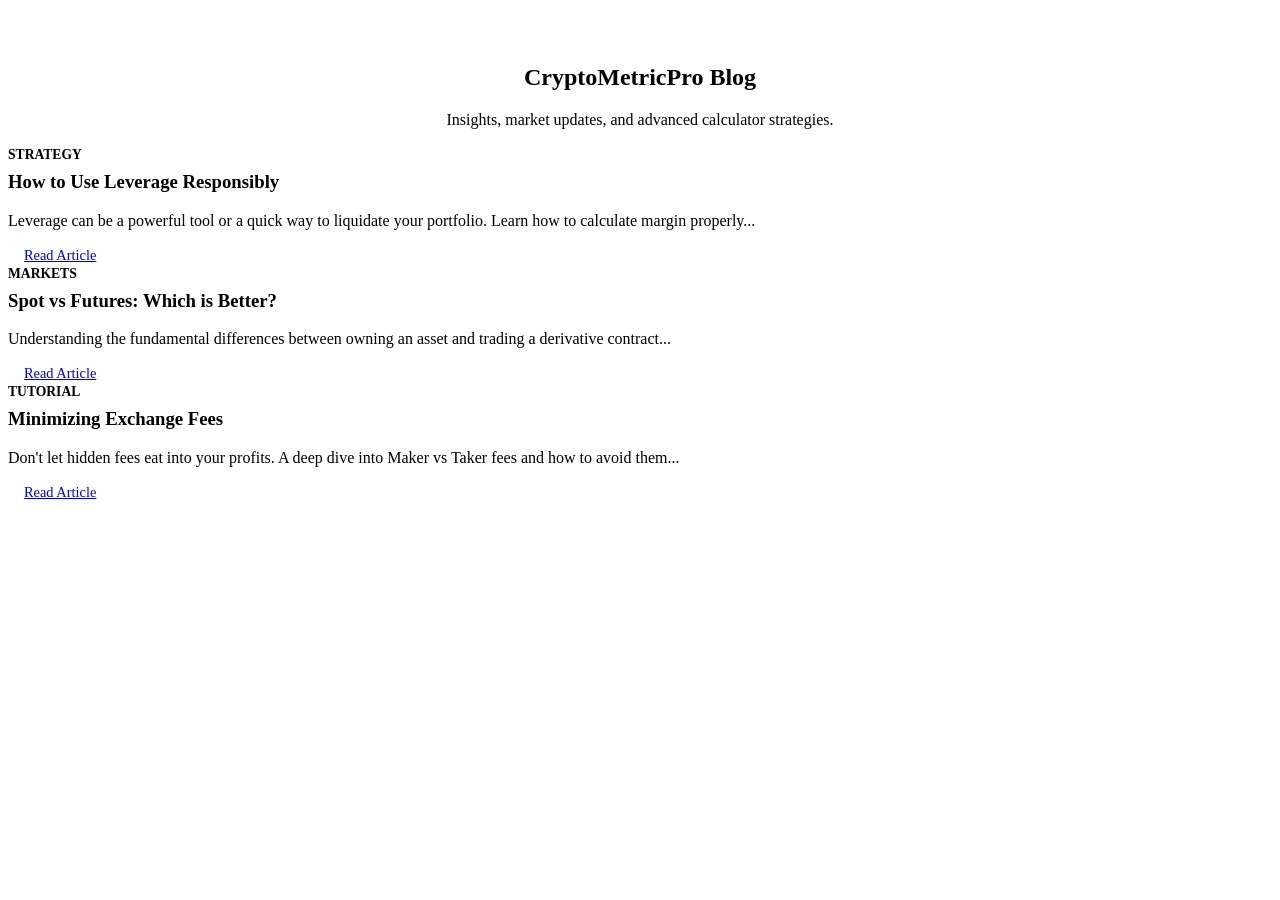
==== blog/index.html @ 155dba17 "Update index.html" ====
<!DOCTYPE html>
<html lang="en">
<head>
    <meta charset="UTF-8">
    <meta name="viewport" content="width=device-width, initial-scale=1.0">
    <title>Crypto Trading Blog | CryptoMetricPro</title>
    <link rel="stylesheet" href="../css/styles.css">
</head>
<body>
    <!-- INCLUDE NAVBAR HERE -->

    <main class="container">
        <section style="margin-top: 4rem; text-align: center;">
            <h2>CryptoMetricPro Blog</h2>
            <p style="color: var(--text-muted);">Insights, market updates, and advanced calculator strategies.</p>
        </section>

        <section class="grid-3">
            <!-- Blog Post 1 -->
            <div class="card">
                <span style="color: var(--primary); font-size: 0.85rem; font-weight: bold;">STRATEGY</span>
                <h3 style="margin-top: 0.5rem;">How to Use Leverage Responsibly</h3>
                <p>Leverage can be a powerful tool or a quick way to liquidate your portfolio. Learn how to calculate margin properly...</p>
                <a href="post.html" class="btn" style="padding: 0.5rem 1rem; font-size: 0.9rem;">Read Article</a>
            </div>
            
            <!-- Blog Post 2 -->
            <div class="card">
                <span style="color: var(--primary); font-size: 0.85rem; font-weight: bold;">MARKETS</span>
                <h3 style="margin-top: 0.5rem;">Spot vs Futures: Which is Better?</h3>
                <p>Understanding the fundamental differences between owning an asset and trading a derivative contract...</p>
                <a href="post.html" class="btn" style="padding: 0.5rem 1rem; font-size: 0.9rem;">Read Article</a>
            </div>

            <!-- Blog Post 3 -->
            <div class="card">
                <span style="color: var(--primary); font-size: 0.85rem; font-weight: bold;">TUTORIAL</span>
                <h3 style="margin-top: 0.5rem;">Minimizing Exchange Fees</h3>
                <p>Don't let hidden fees eat into your profits. A deep dive into Maker vs Taker fees and how to avoid them...</p>
                <a href="post.html" class="btn" style="padding: 0.5rem 1rem; font-size: 0.9rem;">Read Article</a>
            </div>
        </section>
    </main>

    <!-- INCLUDE FOOTER HERE -->
    <script src="../js/main.js"></script>
</body>
</html>
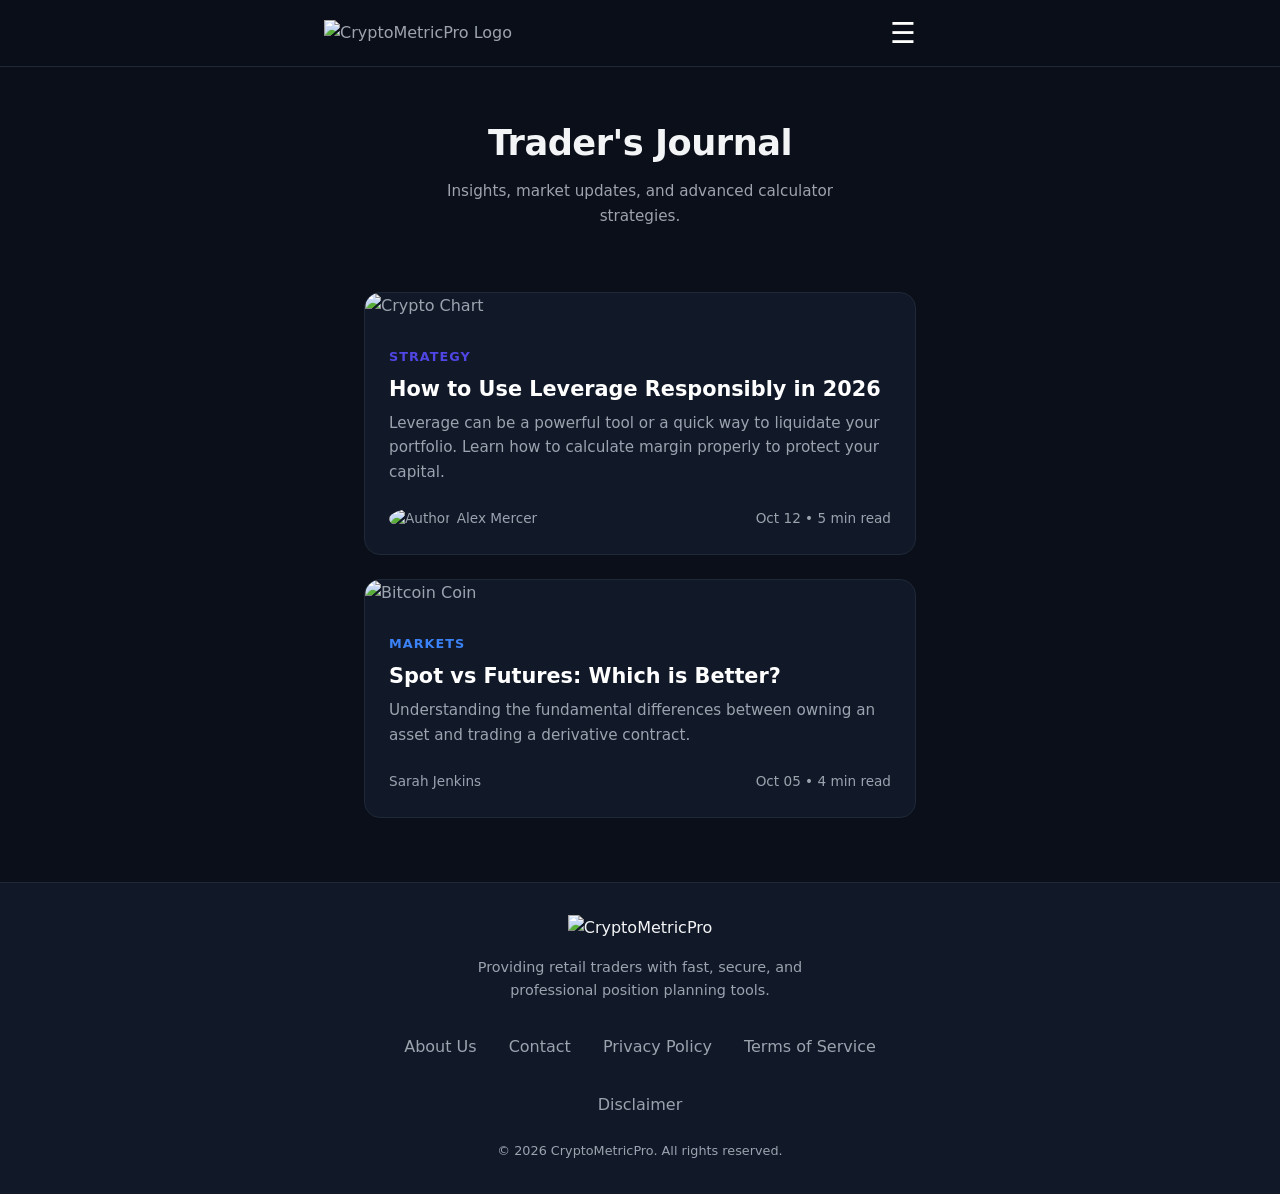
==== commit f9c89c3c: "Update index.html" ====
--- a/blog/index.html
+++ b/blog/index.html
@@ -3,46 +3,90 @@
 <head>
     <meta charset="UTF-8">
     <meta name="viewport" content="width=device-width, initial-scale=1.0">
-    <title>Crypto Trading Blog | CryptoMetricPro</title>
+    <title>Trading Blog | CryptoMetricPro</title>
     <link rel="stylesheet" href="../css/styles.css">
 </head>
 <body>
-    <!-- INCLUDE NAVBAR HERE -->
+
+    <!-- MODERN APP NAVBAR -->
+    <nav class="navbar modern-nav">
+        <div class="container nav-container">
+            <a href="../index.html" class="brand-logo">
+                <img src="../logo.png" alt="CryptoMetricPro Logo" class="custom-logo">
+            </a>
+            <button class="mobile-menu-btn" id="menu-toggle">☰</button>
+        </div>
+    </nav>
+
+    <!-- FULL MODERN SIDE DRAWER MENU -->
+    <div class="menu-overlay" id="menu-overlay"></div>
+    <div class="side-drawer" id="side-drawer">
+        <div class="drawer-header">
+            <a href="../index.html" class="brand-logo">
+                <img src="../logo.png" alt="CryptoMetricPro" class="custom-logo">
+            </a>
+            <button class="close-btn" id="menu-close">✕</button>
+        </div>
+        <ul class="drawer-links">
+            <li><a href="../index.html">Calculators Home</a></li>
+            <li><a href="index.html" class="active-link">Blog & News</a></li>
+            <li><a href="../learn/index.html">Education Hub</a></li>
+            <li><a href="../contact.html">Contact Support</a></li>
+        </ul>
+    </div>
 
     <main class="container">
-        <section style="margin-top: 4rem; text-align: center;">
-            <h2>CryptoMetricPro Blog</h2>
-            <p style="color: var(--text-muted);">Insights, market updates, and advanced calculator strategies.</p>
+        <!-- BLOG HERO -->
+        <section class="hero text-center" style="padding-bottom: 1rem;">
+            <h1 class="hero-title">Trader's Journal</h1>
+            <p class="hero-subtitle" style="margin-bottom: 2rem;">Insights, market updates, and advanced calculator strategies.</p>
         </section>
 
-        <section class="grid-3">
-            <!-- Blog Post 1 -->
-            <div class="card">
-                <span style="color: var(--primary); font-size: 0.85rem; font-weight: bold;">STRATEGY</span>
-                <h3 style="margin-top: 0.5rem;">How to Use Leverage Responsibly</h3>
-                <p>Leverage can be a powerful tool or a quick way to liquidate your portfolio. Learn how to calculate margin properly...</p>
-                <a href="post.html" class="btn" style="padding: 0.5rem 1rem; font-size: 0.9rem;">Read Article</a>
-            </div>
-            
-            <!-- Blog Post 2 -->
-            <div class="card">
-                <span style="color: var(--primary); font-size: 0.85rem; font-weight: bold;">MARKETS</span>
-                <h3 style="margin-top: 0.5rem;">Spot vs Futures: Which is Better?</h3>
-                <p>Understanding the fundamental differences between owning an asset and trading a derivative contract...</p>
-                <a href="post.html" class="btn" style="padding: 0.5rem 1rem; font-size: 0.9rem;">Read Article</a>
-            </div>
-
-            <!-- Blog Post 3 -->
-            <div class="card">
-                <span style="color: var(--primary); font-size: 0.85rem; font-weight: bold;">TUTORIAL</span>
-                <h3 style="margin-top: 0.5rem;">Minimizing Exchange Fees</h3>
-                <p>Don't let hidden fees eat into your profits. A deep dive into Maker vs Taker fees and how to avoid them...</p>
-                <a href="post.html" class="btn" style="padding: 0.5rem 1rem; font-size: 0.9rem;">Read Article</a>
-            </div>
-        </section>
+        <!-- BLOG GRID -->
+        <div class="blog-grid" style="margin-bottom: 4rem;">
+            <a href="post.html" class="blog-card featured-post">
+                <img src="https://images.unsplash.com/photo-1621416894569-0f39ed31d247?ixlib=rb-1.2.1&auto=format&fit=crop&w=800&q=80" alt="Crypto Chart" class="blog-img">
+                <div class="blog-content">
+                    <span class="blog-tag">Strategy</span>
+                    <h2 class="blog-title">How to Use Leverage Responsibly in 2026</h2>
+                    <p class="blog-desc">Leverage can be a powerful tool or a quick way to liquidate your portfolio. Learn how to calculate margin properly to protect your capital.</p>
+                    <div class="blog-meta">
+                        <div><img src="https://i.pravatar.cc/100?img=33" alt="Author" class="author-avatar"><span>Alex Mercer</span></div>
+                        <span>Oct 12 • 5 min read</span>
+                    </div>
+                </div>
+            </a>
+            <a href="post.html" class="blog-card">
+                <img src="https://images.unsplash.com/photo-1622630998477-20b41cd0e073?ixlib=rb-1.2.1&auto=format&fit=crop&w=800&q=80" alt="Bitcoin Coin" class="blog-img">
+                <div class="blog-content">
+                    <span class="blog-tag" style="color: #3B82F6;">Markets</span>
+                    <h2 class="blog-title">Spot vs Futures: Which is Better?</h2>
+                    <p class="blog-desc">Understanding the fundamental differences between owning an asset and trading a derivative contract.</p>
+                    <div class="blog-meta"><span>Sarah Jenkins</span><span>Oct 05 • 4 min read</span></div>
+                </div>
+            </a>
+        </div>
     </main>
 
-    <!-- INCLUDE FOOTER HERE -->
+    <!-- FOOTER WITH CUSTOM LOGO -->
+    <footer class="site-footer">
+        <div class="container text-center">
+            <div style="margin-bottom: 1rem; display: flex; justify-content: center;">
+                <img src="../logo.png" alt="CryptoMetricPro" style="max-height: 50px; width: auto; object-fit: contain;">
+            </div>
+            <p style="color: var(--text-muted); font-size: 0.9rem; margin-bottom: 2rem; max-width: 400px; margin-left: auto; margin-right: auto;">Providing retail traders with fast, secure, and professional position planning tools.</p>
+            
+            <div class="footer-links" style="display: flex; justify-content: center; gap: 2rem; flex-wrap: wrap; margin-bottom: 1.5rem;">
+                <a href="../about.html" style="font-weight: 500;">About Us</a>
+                <a href="../contact.html" style="font-weight: 500;">Contact</a>
+                <a href="../privacy.html" style="font-weight: 500;">Privacy Policy</a>
+                <a href="../terms.html" style="font-weight: 500;">Terms of Service</a>
+                <a href="../disclaimer.html" style="font-weight: 500;">Disclaimer</a>
+            </div>
+            <p style="color: var(--text-muted); font-size: 0.8rem;">&copy; 2026 CryptoMetricPro. All rights reserved.</p>
+        </div>
+    </footer>
+
     <script src="../js/main.js"></script>
 </body>
 </html>
--- a/css/styles.css
+++ b/css/styles.css
@@ -0,0 +1,205 @@
+:root {
+  --bg-color: #0B0F19; --card-bg: #111827; --card-border: #1F2937;
+  --input-bg: #090C15;
+  --primary: #4F46E5; --accent: #10B981; --accent-loss: #EF4444;
+  --text-main: #F3F4F6; --text-muted: #9CA3AF;
+  --font-base: 'Inter', system-ui, sans-serif;
+}
+
+* { margin: 0; padding: 0; box-sizing: border-box; font-family: var(--font-base); }
+body { background-color: var(--bg-color); color: var(--text-main); line-height: 1.6; display: flex; flex-direction: column; min-height: 100vh; overflow-x: hidden; }
+a { text-decoration: none; color: var(--text-muted); transition: 0.3s; }
+a:hover { color: var(--accent); }
+.container { max-width: 600px; margin: 0 auto; padding: 0 1.5rem; width: 100%; }
+.text-center { text-align: center; }
+
+/* Navbar Layout */
+.navbar { background: rgba(11,15,25,0.95); border-bottom: 1px solid var(--card-border); padding: 1rem 0; position: sticky; top: 0; z-index: 50; backdrop-filter: blur(10px); }
+.nav-container { display: flex; justify-content: space-between; align-items: center; }
+.logo-box { background: var(--accent); color: #fff; font-weight: 900; padding: 0.4rem 0.6rem; border-radius: 0.4rem; font-size: 0.9rem; letter-spacing: 1px; display: inline-block;}
+.nav-title { font-size: 1.3rem; font-weight: 800; color: #fff; }
+.nav-title span { color: var(--accent); }
+.mobile-menu-btn { color: white; background: none; border: none; font-size: 1.8rem; cursor: pointer; }
+
+/* ======== UPGRADED SIDE DRAWER MENU ======== */
+.menu-overlay { 
+    position: fixed; top: 0; left: 0; width: 100%; height: 100%; 
+    background: rgba(0,0,0,0.6); 
+    backdrop-filter: blur(5px); /* Premium glass blur effect */
+    z-index: 99; opacity: 0; visibility: hidden; 
+    transition: all 0.4s ease; 
+}
+.menu-overlay.active { opacity: 1; visibility: visible; }
+
+.side-drawer { 
+    position: fixed; top: 0; right: -100%; 
+    width: 75%; max-width: 320px; height: 100vh; 
+    background: #090C15; /* Darker, sleeker menu background */
+    border-left: 1px solid var(--card-border);
+    z-index: 100; 
+    /* Extremely smooth native-app slide animation */
+    transition: right 0.4s cubic-bezier(0.25, 1, 0.5, 1); 
+    box-shadow: -10px 0 30px rgba(0,0,0,0.8); 
+    display: flex; flex-direction: column; 
+}
+.side-drawer.active { right: 0; }
+
+.drawer-header { 
+    display: flex; justify-content: space-between; align-items: center; 
+    padding: 1.5rem; 
+    border-bottom: 1px solid rgba(255,255,255,0.05); 
+}
+.close-btn { 
+    background: none; border: none; color: #9CA3AF; 
+    font-size: 1.8rem; cursor: pointer; 
+    transition: transform 0.3s, color 0.3s; 
+}
+.close-btn:hover { color: #fff; transform: rotate(90deg); }
+
+.drawer-links { 
+    list-style: none; padding: 2rem 1.5rem; 
+    display: flex; flex-direction: column; gap: 1.5rem; 
+}
+.drawer-links li a { 
+    font-size: 1.15rem; color: #9CA3AF; font-weight: 500; 
+    display: block; 
+    transition: all 0.3s ease; /* Smooth hover transition */
+}
+/* Links slide to the right and turn white when touched/hovered */
+.drawer-links li a:hover { color: #fff; transform: translateX(10px); }
+.drawer-links li a.active-link { color: var(--accent); font-weight: 700; }
+
+/* Hero */
+.hero { padding: 3rem 0 1rem; display: flex; flex-direction: column; align-items: center; justify-content: center; }
+.hero-title { font-size: 2.2rem; font-weight: 800; margin-bottom: 0.5rem; letter-spacing: -0.5px; }
+.hero-subtitle { color: var(--text-muted); font-size: 0.95rem; max-width: 400px; text-align: center; }
+
+/* Capsule Navigation */
+.capsule-nav { display: flex; background: var(--card-bg); border-radius: 2rem; padding: 0.4rem; justify-content: space-between; margin: 2rem auto; border: 1px solid var(--card-border); }
+.tab-btn { flex: 1; background: transparent; border: 1px solid transparent; color: var(--text-muted); padding: 0.6rem 0; border-radius: 1.5rem; cursor: pointer; font-weight: 600; font-size: 0.9rem; transition: 0.3s; }
+.tab-btn.active { background: rgba(16, 185, 129, 0.1); border: 1px solid var(--accent); color: var(--accent); }
+
+/* Header & Dropdown */
+.calc-global-header { margin-top: 2rem; margin-bottom: 1.5rem; }
+.page-section-title { font-size: 1.4rem; color: #fff; margin-bottom: 1rem; }
+.currency-dropdown-wrapper { margin-bottom: 1.5rem; }
+.currency-select-inline { background: transparent; color: var(--text-main); border: 1px solid var(--card-border); padding: 0.5rem 1rem; border-radius: 0.5rem; outline: none; font-size: 0.9rem; cursor: pointer; }
+.section-divider { border: 0; border-top: 1px solid var(--card-border); margin-bottom: 1.5rem; }
+
+/* Tooltips */
+.tooltip { display: inline-block; background: #374151; color: #fff; border-radius: 50%; width: 15px; height: 15px; text-align: center; font-size: 10px; line-height: 15px; cursor: help; margin-left: 5px; position: relative; }
+.tooltip:hover::after { content: attr(data-tooltip); position: absolute; bottom: 130%; left: 50%; transform: translateX(-50%); background: #1F2937; color: #fff; padding: 6px 10px; border-radius: 6px; white-space: nowrap; font-size: 12px; z-index: 10; border: 1px solid var(--accent); }
+
+/* Toggle Switch */
+.toggle-switch { display: flex; background: var(--bg-color); border-radius: 0.5rem; border: 1px solid var(--card-border); overflow: hidden; margin: 1rem 1.5rem; }
+.toggle-switch input { display: none; }
+.toggle-switch label { flex: 1; text-align: center; padding: 0.6rem; cursor: pointer; color: var(--text-muted); font-size: 0.9rem; font-weight: 600; transition: 0.3s; }
+.toggle-switch input:checked + label[for="pos-long"] { background: var(--accent); color: #fff; }
+.toggle-switch input:checked + label[for="pos-short"] { background: var(--accent-loss); color: #fff; }
+
+/* Calculators Inputs */
+.calc-card-modern { background: var(--card-bg); border: 1px solid var(--card-border); border-radius: 1rem; overflow: hidden; animation: fadeIn 0.4s ease; }
+.tab-content { display: none; }
+.tab-content.active { display: block; }
+.input-block { padding: 0.8rem 1.5rem; }
+.input-block label { display: block; font-size: 0.85rem; color: var(--text-muted); margin-bottom: 0.4rem; font-weight: 500;}
+.input-wrapper { display: flex; align-items: center; background: var(--input-bg); border: 1px solid var(--card-border); border-radius: 0.5rem; padding: 0.8rem 1rem; transition: 0.2s; }
+.input-wrapper:focus-within { border-color: var(--accent); }
+.input-wrapper input { flex: 1; background: transparent; border: none; color: #fff; font-size: 1rem; outline: none; width: 100%; }
+.currency-label { color: var(--text-muted); font-size: 0.85rem; font-weight: 600; }
+
+/* Calculator Results */
+.result-block-modern { background: rgba(11,15,25,0.6); border-top: 1px solid var(--card-border); text-align: center; padding: 2rem 1.5rem; margin-top: 1rem; }
+.result-label { color: var(--text-muted); font-size: 0.9rem; margin-bottom: 0.5rem; }
+.result-main { font-size: 2.5rem; font-weight: bold; color: var(--accent); line-height: 1; transition: color 0.3s; }
+.result-main.loss { color: var(--accent-loss); }
+.result-grid { display: grid; grid-template-columns: 1fr 1fr; gap: 1rem; margin-top: 1.5rem; background: var(--bg-color); padding: 1rem; border-radius: 0.5rem; border: 1px solid var(--card-border); }
+.result-sub { font-size: 0.85rem; color: var(--text-muted); display: flex; flex-direction: column; gap: 0.2rem; }
+
+/* Affiliate Cards */
+.affiliate-card { background: var(--card-bg); border: 1px solid var(--card-border); border-radius: 1rem; padding: 1.5rem; text-align: center; margin-bottom: 1rem; }
+.affiliate-card h3 { display: flex; align-items: center; justify-content: center; gap: 0.5rem; font-size: 1.2rem; color: #fff; }
+.bonus-text { color: var(--accent); font-weight: bold; margin: 0.8rem 0 1.2rem; font-size: 0.9rem; }
+.btn-outline-green { display: inline-block; border: 1px solid var(--accent); color: var(--accent); padding: 0.6rem 1.5rem; border-radius: 0.5rem; font-weight: 600; }
+
+/* ======== NEW BLOG CSS ======== */
+.blog-grid { display: grid; grid-template-columns: 1fr; gap: 1.5rem; margin-top: 1rem; }
+.blog-card { background: var(--card-bg); border: 1px solid var(--card-border); border-radius: 1rem; overflow: hidden; display: block; transition: transform 0.2s, border-color 0.2s; }
+.blog-card:hover { transform: translateY(-5px); border-color: var(--primary); }
+.blog-img { width: 100%; height: 180px; object-fit: cover; }
+.blog-content { padding: 1.5rem; }
+.blog-tag { color: var(--primary); font-size: 0.8rem; font-weight: bold; text-transform: uppercase; letter-spacing: 1px; }
+.blog-title { font-size: 1.3rem; margin: 0.5rem 0; color: #fff; line-height: 1.3; }
+.blog-desc { color: var(--text-muted); font-size: 0.95rem; margin-bottom: 1.5rem; }
+.blog-meta { display: flex; align-items: center; justify-content: space-between; font-size: 0.85rem; color: var(--text-muted); }
+.author-avatar { width: 26px; height: 26px; border-radius: 50%; vertical-align: middle; margin-right: 6px; }
+
+/* Single Article CSS */
+.article-container { max-width: 650px; margin: 2rem auto; padding: 0 1.5rem; }
+.article-title { font-size: 2.2rem; font-weight: 800; line-height: 1.2; margin-top: 1.5rem; color: #fff; letter-spacing: -0.5px; }
+.article-author-row { display: flex; align-items: center; gap: 12px; margin: 1.5rem 0; }
+.article-author-row img { width: 44px; height: 44px; border-radius: 50%; }
+.article-author-row strong { display: block; color: #fff; font-size: 1rem; }
+.article-author-row span { color: var(--text-muted); font-size: 0.85rem; }
+.article-hero-img { width: 100%; height: auto; border-radius: 1rem; margin: 1.5rem 0 2.5rem; object-fit: cover; }
+.article-body { font-size: 1.1rem; color: var(--text-main); line-height: 1.8; }
+.article-body h2 { font-size: 1.6rem; color: #fff; margin: 2.5rem 0 1rem; }
+.article-body p { margin-bottom: 1.5rem; color: #d1d5db; }
+.article-body blockquote { border-left: 4px solid var(--accent); color: #fff; font-style: italic; margin: 2rem 0; padding: 1.5rem; background: rgba(16, 185, 129, 0.1); border-radius: 0 0.5rem 0.5rem 0; font-size: 1.15rem; }
+
+.site-footer { background: var(--card-bg); padding: 2rem 0; border-top: 1px solid var(--card-border); margin-top: auto; }
+
+@keyframes fadeIn { from { opacity: 0; transform: translateY(10px); } to { opacity: 1; transform: translateY(0); } }
+/* ======== NEW EDUCATION SECTION CSS ======== */
+.edu-grid { 
+    display: grid; 
+    grid-template-columns: repeat(auto-fit, minmax(250px, 1fr)); 
+    gap: 1.2rem; 
+}
+.edu-card { 
+    background: var(--card-bg); 
+    border: 1px solid var(--card-border); 
+    padding: 1.5rem; 
+    border-radius: 1rem; 
+    transition: transform 0.2s, border-color 0.2s; 
+    display: block; 
+}
+.edu-card:hover { 
+    border-color: var(--accent); 
+    transform: translateY(-4px); 
+}
+.edu-tag { 
+    font-size: 0.75rem; 
+    color: var(--accent); 
+    font-weight: 800; 
+    text-transform: uppercase; 
+    letter-spacing: 1px; 
+    margin-bottom: 0.5rem; 
+    display: block; 
+}
+.edu-card h3 { 
+    color: #fff; 
+    font-size: 1.15rem; 
+    margin-bottom: 0.5rem; 
+    line-height: 1.3; 
+}
+.edu-card p { 
+    color: var(--text-muted); 
+    font-size: 0.85rem; 
+    line-height: 1.5; 
+}
+/* ======== CONTACT FORM TEXTAREA ======== */
+.modern-textarea { width: 100%; background: transparent; border: none; color: #fff; font-size: 1rem; outline: none; resize: vertical; min-height: 120px; font-family: var(--font-base); }
+.modern-textarea::placeholder { color: #9CA3AF; }
+/* ======== CUSTOM LOGO SIZING ======== */
+.brand-logo { 
+    display: flex; 
+    align-items: center; 
+    text-decoration: none; 
+    margin-left: -40px; /* <-- This physically pulls it to the left! */
+}
+.custom-logo { 
+    max-height: 80px; 
+    width: auto; 
+    object-fit: contain; 
+}
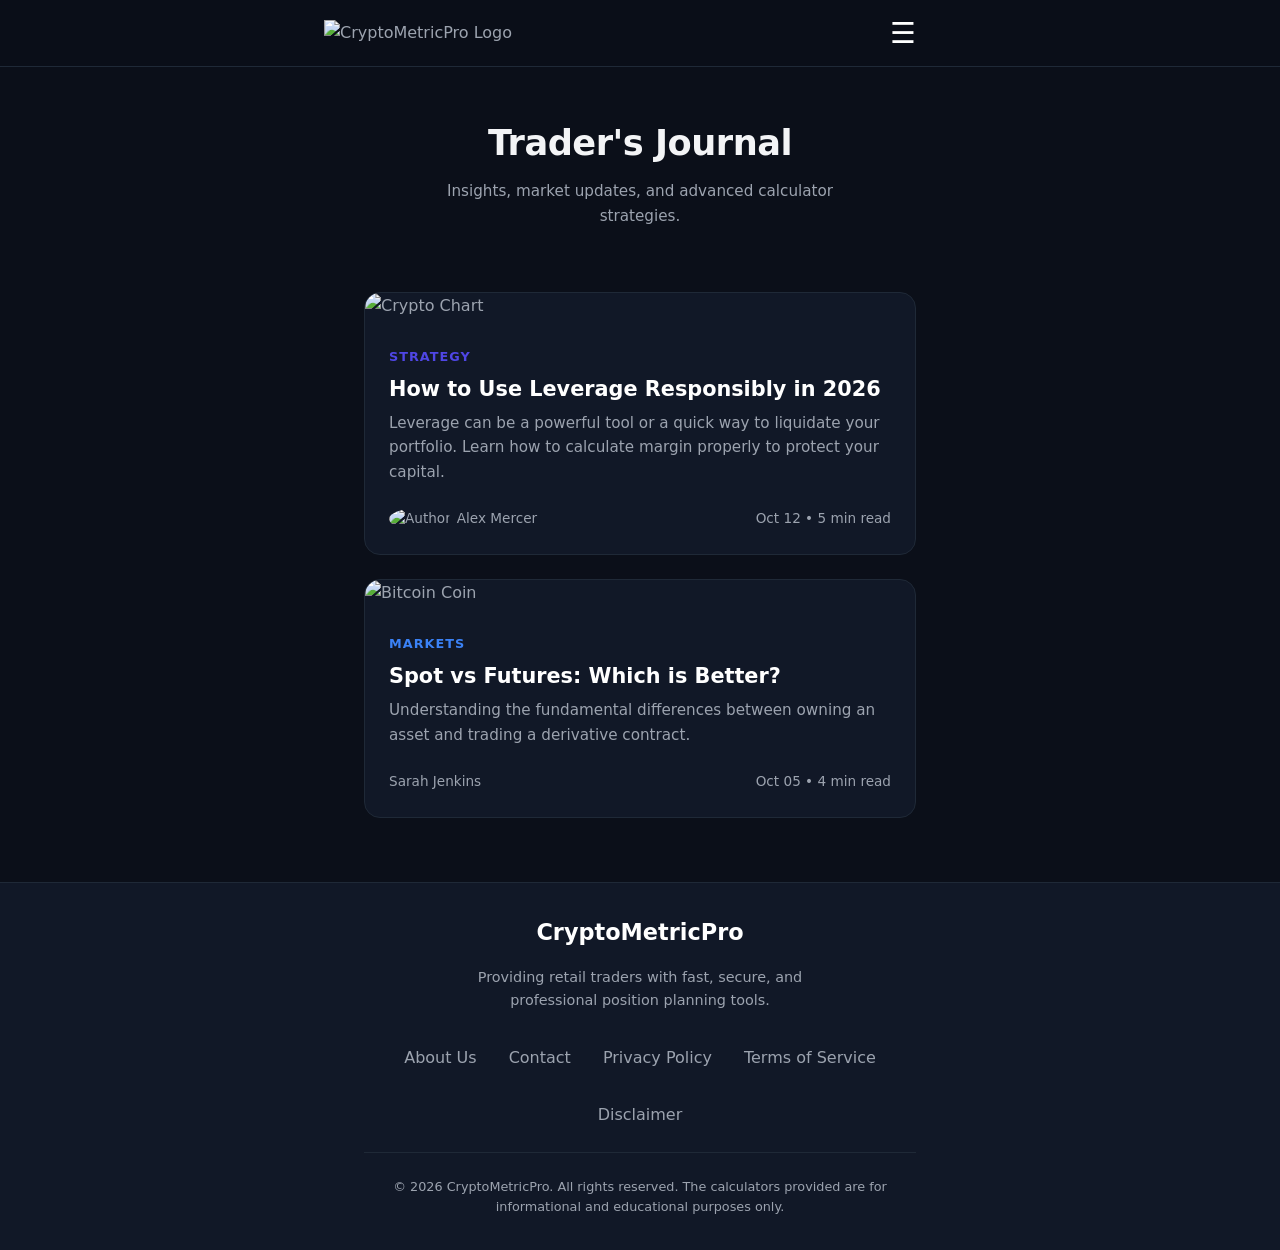
==== commit 90dd0dfb: "Update index.html" ====
--- a/blog/index.html
+++ b/blog/index.html
@@ -68,12 +68,10 @@
         </div>
     </main>
 
-    <!-- FOOTER WITH CUSTOM LOGO -->
+    <!-- FULL RESTORED FOOTER -->
     <footer class="site-footer">
         <div class="container text-center">
-            <div style="margin-bottom: 1rem; display: flex; justify-content: center;">
-                <img src="../logo.png" alt="CryptoMetricPro" style="max-height: 50px; width: auto; object-fit: contain;">
-            </div>
+            <h3 style="color: #fff; margin-bottom: 1rem; font-size: 1.4rem;">CryptoMetricPro</h3>
             <p style="color: var(--text-muted); font-size: 0.9rem; margin-bottom: 2rem; max-width: 400px; margin-left: auto; margin-right: auto;">Providing retail traders with fast, secure, and professional position planning tools.</p>
             
             <div class="footer-links" style="display: flex; justify-content: center; gap: 2rem; flex-wrap: wrap; margin-bottom: 1.5rem;">
@@ -83,7 +81,10 @@
                 <a href="../terms.html" style="font-weight: 500;">Terms of Service</a>
                 <a href="../disclaimer.html" style="font-weight: 500;">Disclaimer</a>
             </div>
-            <p style="color: var(--text-muted); font-size: 0.8rem;">&copy; 2026 CryptoMetricPro. All rights reserved.</p>
+            
+            <div style="border-top: 1px solid var(--card-border); padding-top: 1.5rem; margin-top: 1.5rem;">
+                <p style="color: var(--text-muted); font-size: 0.8rem;">&copy; 2026 CryptoMetricPro. All rights reserved. The calculators provided are for informational and educational purposes only.</p>
+            </div>
         </div>
     </footer>
 
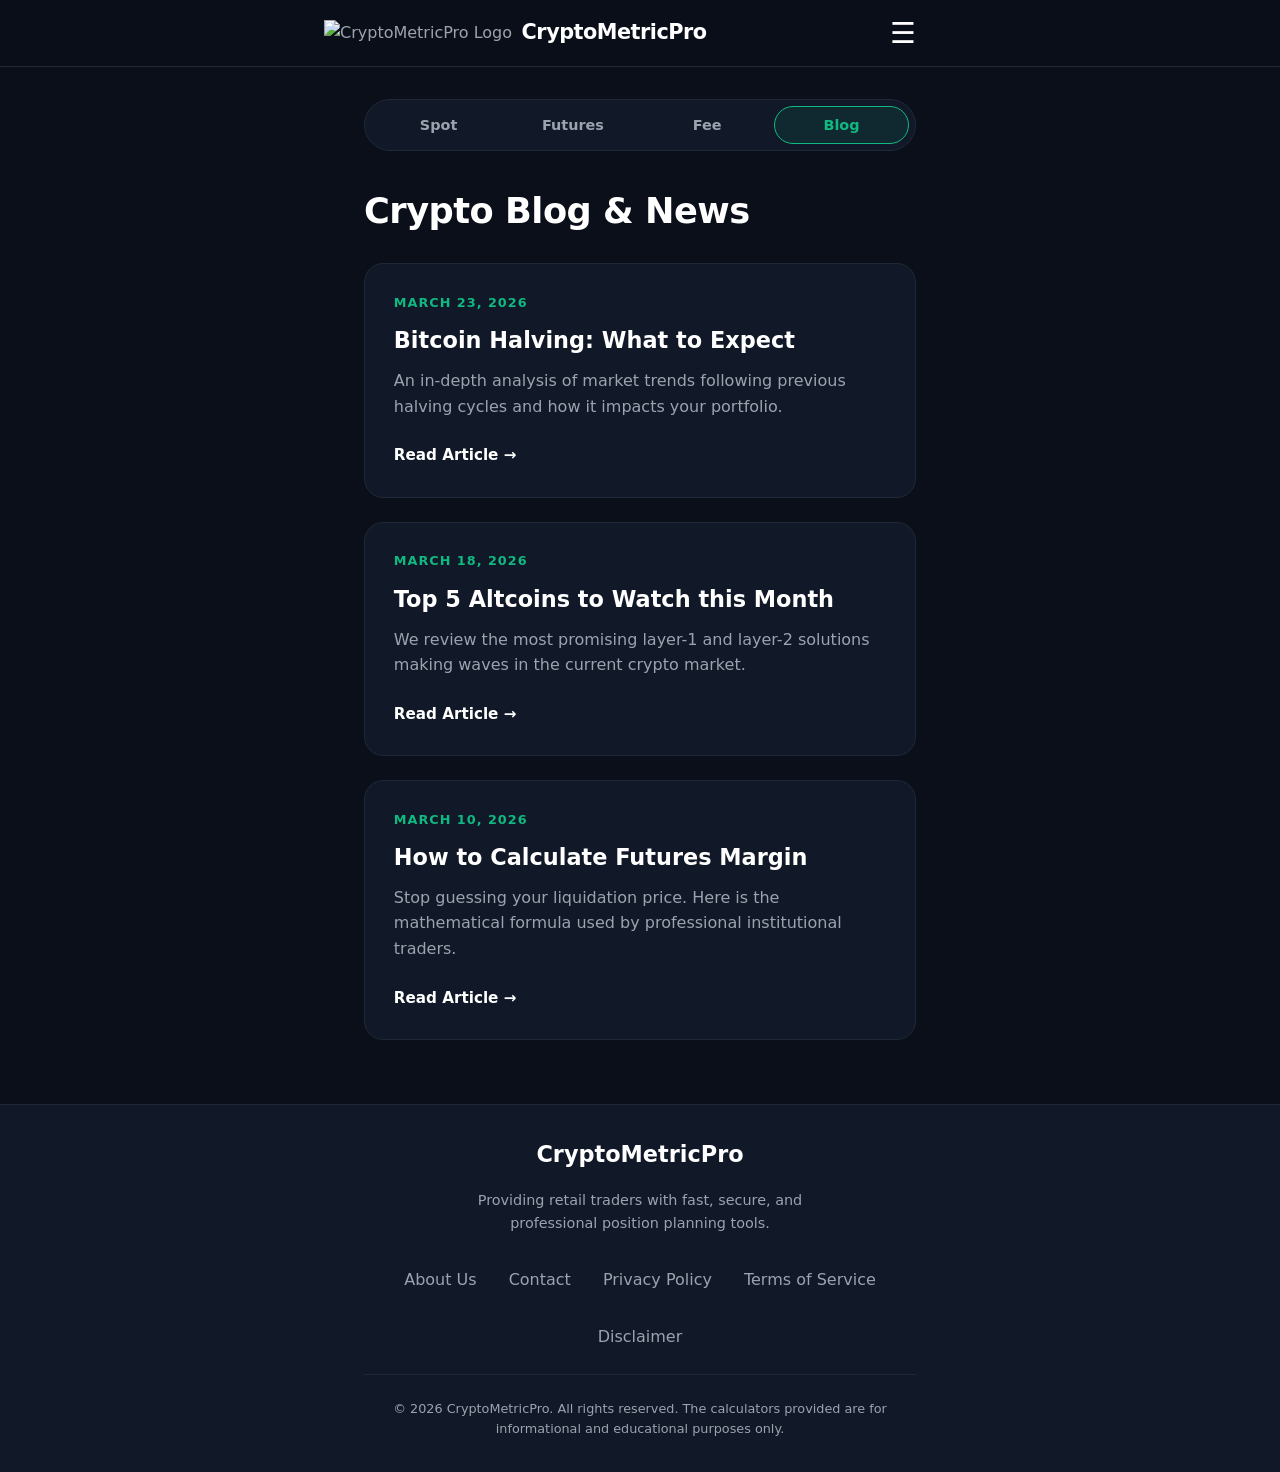
==== commit 3b703b78: "Update index.html" ====
--- a/blog/index.html
+++ b/blog/index.html
@@ -3,7 +3,7 @@
 <head>
     <meta charset="UTF-8">
     <meta name="viewport" content="width=device-width, initial-scale=1.0">
-    <title>Trading Blog | CryptoMetricPro</title>
+    <title>Crypto Blog & News | CryptoMetricPro</title>
     <link rel="stylesheet" href="../css/styles.css">
 </head>
 <body>
@@ -11,60 +11,75 @@
     <!-- MODERN APP NAVBAR -->
     <nav class="navbar modern-nav">
         <div class="container nav-container">
+            <!-- FAR LEFT: LOGO & TEXT -->
             <a href="../index.html" class="brand-logo">
                 <img src="../logo.png" alt="CryptoMetricPro Logo" class="custom-logo">
+                <span class="brand-name">CryptoMetric<span class="pro-text">Pro</span></span>
             </a>
+            
+            <!-- FAR RIGHT: MENU BUTTON -->
             <button class="mobile-menu-btn" id="menu-toggle">☰</button>
         </div>
     </nav>
 
-    <!-- FULL MODERN SIDE DRAWER MENU -->
+    <!-- MODERN SIDE DRAWER MENU -->
     <div class="menu-overlay" id="menu-overlay"></div>
     <div class="side-drawer" id="side-drawer">
         <div class="drawer-header">
             <a href="../index.html" class="brand-logo">
                 <img src="../logo.png" alt="CryptoMetricPro" class="custom-logo">
+                <span class="brand-name">CryptoMetric<span class="pro-text">Pro</span></span>
             </a>
             <button class="close-btn" id="menu-close">✕</button>
         </div>
         <ul class="drawer-links">
             <li><a href="../index.html">Calculators Home</a></li>
-            <li><a href="index.html" class="active-link">Blog & News</a></li>
-            <li><a href="../learn/index.html">Education Hub</a></li>
+            <li><a href="../blog/index.html">Blog & News</a></li>
+            <li><a href="index.html">Education Hub</a></li>
             <li><a href="../contact.html">Contact Support</a></li>
         </ul>
     </div>
 
     <main class="container">
-        <!-- BLOG HERO -->
-        <section class="hero text-center" style="padding-bottom: 1rem;">
-            <h1 class="hero-title">Trader's Journal</h1>
-            <p class="hero-subtitle" style="margin-bottom: 2rem;">Insights, market updates, and advanced calculator strategies.</p>
-        </section>
+        
+        <!-- CAPSULE NAVIGATION (Added to Blog page for seamless app feel) -->
+        <div class="capsule-nav" style="margin-top: 2rem;">
+            <button class="tab-btn" onclick="window.location.href='../index.html'">Spot</button>
+            <button class="tab-btn" onclick="window.location.href='../index.html'">Futures</button>
+            <button class="tab-btn" onclick="window.location.href='../index.html'">Fee</button>
+            <button class="tab-btn active">Blog</button>
+        </div>
 
-        <!-- BLOG GRID -->
-        <div class="blog-grid" style="margin-bottom: 4rem;">
-            <a href="post.html" class="blog-card featured-post">
-                <img src="https://images.unsplash.com/photo-1621416894569-0f39ed31d247?ixlib=rb-1.2.1&auto=format&fit=crop&w=800&q=80" alt="Crypto Chart" class="blog-img">
-                <div class="blog-content">
-                    <span class="blog-tag">Strategy</span>
-                    <h2 class="blog-title">How to Use Leverage Responsibly in 2026</h2>
-                    <p class="blog-desc">Leverage can be a powerful tool or a quick way to liquidate your portfolio. Learn how to calculate margin properly to protect your capital.</p>
-                    <div class="blog-meta">
-                        <div><img src="https://i.pravatar.cc/100?img=33" alt="Author" class="author-avatar"><span>Alex Mercer</span></div>
-                        <span>Oct 12 • 5 min read</span>
-                    </div>
-                </div>
+        <!-- NEW LEFT-ALIGNED TITLE -->
+        <h1 style="font-size: 2.2rem; font-weight: 800; color: #fff; margin: 2rem 0 1.5rem; letter-spacing: -0.5px;">Crypto Blog & News</h1>
+
+        <!-- NEW MINIMALIST BLOG LIST -->
+        <div class="blog-list-minimal">
+            
+            <!-- ARTICLE 1 -->
+            <a href="post.html" class="blog-card-minimal">
+                <div class="blog-date">MARCH 23, 2026</div>
+                <h2 class="blog-title-minimal">Bitcoin Halving: What to Expect</h2>
+                <p class="blog-excerpt">An in-depth analysis of market trends following previous halving cycles and how it impacts your portfolio.</p>
+                <div class="read-more">Read Article &rarr;</div>
             </a>
-            <a href="post.html" class="blog-card">
-                <img src="https://images.unsplash.com/photo-1622630998477-20b41cd0e073?ixlib=rb-1.2.1&auto=format&fit=crop&w=800&q=80" alt="Bitcoin Coin" class="blog-img">
-                <div class="blog-content">
-                    <span class="blog-tag" style="color: #3B82F6;">Markets</span>
-                    <h2 class="blog-title">Spot vs Futures: Which is Better?</h2>
-                    <p class="blog-desc">Understanding the fundamental differences between owning an asset and trading a derivative contract.</p>
-                    <div class="blog-meta"><span>Sarah Jenkins</span><span>Oct 05 • 4 min read</span></div>
-                </div>
+
+            <!-- ARTICLE 2 -->
+            <a href="post.html" class="blog-card-minimal">
+                <div class="blog-date">MARCH 18, 2026</div>
+                <h2 class="blog-title-minimal">Top 5 Altcoins to Watch this Month</h2>
+                <p class="blog-excerpt">We review the most promising layer-1 and layer-2 solutions making waves in the current crypto market.</p>
+                <div class="read-more">Read Article &rarr;</div>
             </a>
+
+            <!-- ARTICLE 3 -->
+            <a href="post.html" class="blog-card-minimal">
+                <div class="blog-date">MARCH 10, 2026</div>
+                <h2 class="blog-title-minimal">How to Calculate Futures Margin</h2>
+                <p class="blog-excerpt">Stop guessing your liquidation price. Here is the mathematical formula used by professional institutional traders.</p>
+                <div class="read-more">Read Article &rarr;</div>
+            </a>
+
         </div>
     </main>
 
--- a/css/styles.css
+++ b/css/styles.css
@@ -203,3 +203,157 @@
     width: auto; 
     object-fit: contain; 
 }
+/* ======== NEW MINIMALIST BLOG DESIGN ======== */
+.blog-list-minimal { 
+    display: flex; 
+    flex-direction: column; 
+    gap: 1.5rem; 
+    margin-bottom: 4rem; 
+}
+.blog-card-minimal { 
+    background: var(--card-bg); 
+    border: 1px solid var(--card-border); 
+    border-radius: 1.2rem; 
+    padding: 1.8rem; 
+    text-decoration: none; 
+    display: block; 
+    transition: transform 0.2s ease, border-color 0.2s ease; 
+}
+.blog-card-minimal:hover { 
+    transform: translateY(-3px); 
+    border-color: var(--accent); 
+}
+.blog-date { 
+    color: var(--accent); 
+    font-size: 0.8rem; 
+    font-weight: 700; 
+    text-transform: uppercase; 
+    letter-spacing: 1px; 
+    margin-bottom: 0.8rem; 
+}
+.blog-title-minimal { 
+    color: #fff; 
+    font-size: 1.4rem; 
+    font-weight: 700; 
+    margin-bottom: 0.8rem; 
+    line-height: 1.3; 
+}
+.blog-excerpt { 
+    color: var(--text-muted); 
+    font-size: 1rem; 
+    line-height: 1.6; 
+    margin-bottom: 1.5rem; 
+}
+.read-more { 
+    color: #fff; 
+    font-weight: 600; 
+    font-size: 0.95rem; 
+    transition: color 0.2s; 
+}
+.blog-card-minimal:hover .read-more { 
+    color: var(--accent); 
+}
+/* ======== PREMIUM FLOATING COOKIE BANNER ======== */
+.cookie-banner {
+    position: fixed;
+    bottom: 20px;
+    left: 50%;
+    transform: translateX(-50%) translateY(150%); /* Hidden below screen */
+    width: calc(100% - 40px);
+    max-width: 380px;
+    background: rgba(17, 24, 39, 0.95);
+    backdrop-filter: blur(10px);
+    border: 1px solid var(--card-border);
+    border-radius: 1rem;
+    padding: 1.5rem;
+    display: flex;
+    flex-direction: column;
+    gap: 0.8rem;
+    z-index: 9999;
+    box-shadow: 0 20px 40px rgba(0,0,0,0.8);
+    transition: transform 0.6s cubic-bezier(0.25, 1, 0.5, 1);
+}
+.cookie-banner.show {
+    transform: translateX(-50%) translateY(0); /* Slides up perfectly */
+}
+.cookie-header {
+    display: flex;
+    align-items: center;
+    color: #fff;
+    font-size: 1.1rem;
+    font-weight: 700;
+}
+.cookie-text {
+    color: var(--text-muted);
+    font-size: 0.9rem;
+    line-height: 1.5;
+}
+.cookie-btns {
+    display: flex;
+    gap: 0.8rem;
+    width: 100%;
+    margin-top: 0.5rem;
+}
+.cookie-btns button {
+    flex: 1;
+    padding: 0.75rem;
+    border-radius: 0.5rem;
+    font-weight: 600;
+    font-size: 0.95rem;
+    cursor: pointer;
+    transition: all 0.2s ease;
+}
+.btn-accept {
+    background: var(--accent);
+    color: #fff;
+    border: none;
+}
+.btn-accept:hover {
+    filter: brightness(1.1);
+    transform: translateY(-2px);
+}
+.btn-reject {
+    background: transparent;
+    color: var(--text-main);
+    border: 1px solid var(--card-border);
+}
+.btn-reject:hover {
+    background: rgba(255, 255, 255, 0.05);
+}
+.live-prices {
+  margin: 20px 0 10px;
+  padding: 0 15px;
+}
+
+.live-prices h2 {
+  font-size: 14px;
+  margin-bottom: 8px;
+  color: #94a3b8;
+}
+
+.price-row {
+  display: flex;
+  gap: 8px;
+  overflow-x: auto;
+}
+
+.price-card {
+  min-width: 90px;
+  background: rgba(30, 41, 59, 0.6);
+  padding: 8px;
+  border-radius: 8px;
+  text-align: center;
+  backdrop-filter: blur(6px);
+}
+
+.price {
+  font-size: 13px;
+}
+/* ======== BRAND NAME TEXT BESIDE LOGO ======== */
+.brand-name {
+    color: #fff;
+    font-size: 1.3rem; /* Adjust this to match your logo size */
+    font-weight: 800; /* Makes it thick and bold like CoinGecko */
+    margin-left: 0.6rem; /* Creates the perfect gap between the image and the text */
+    letter-spacing: -0.5px; /* Gives it a modern, tight SaaS look */
+}
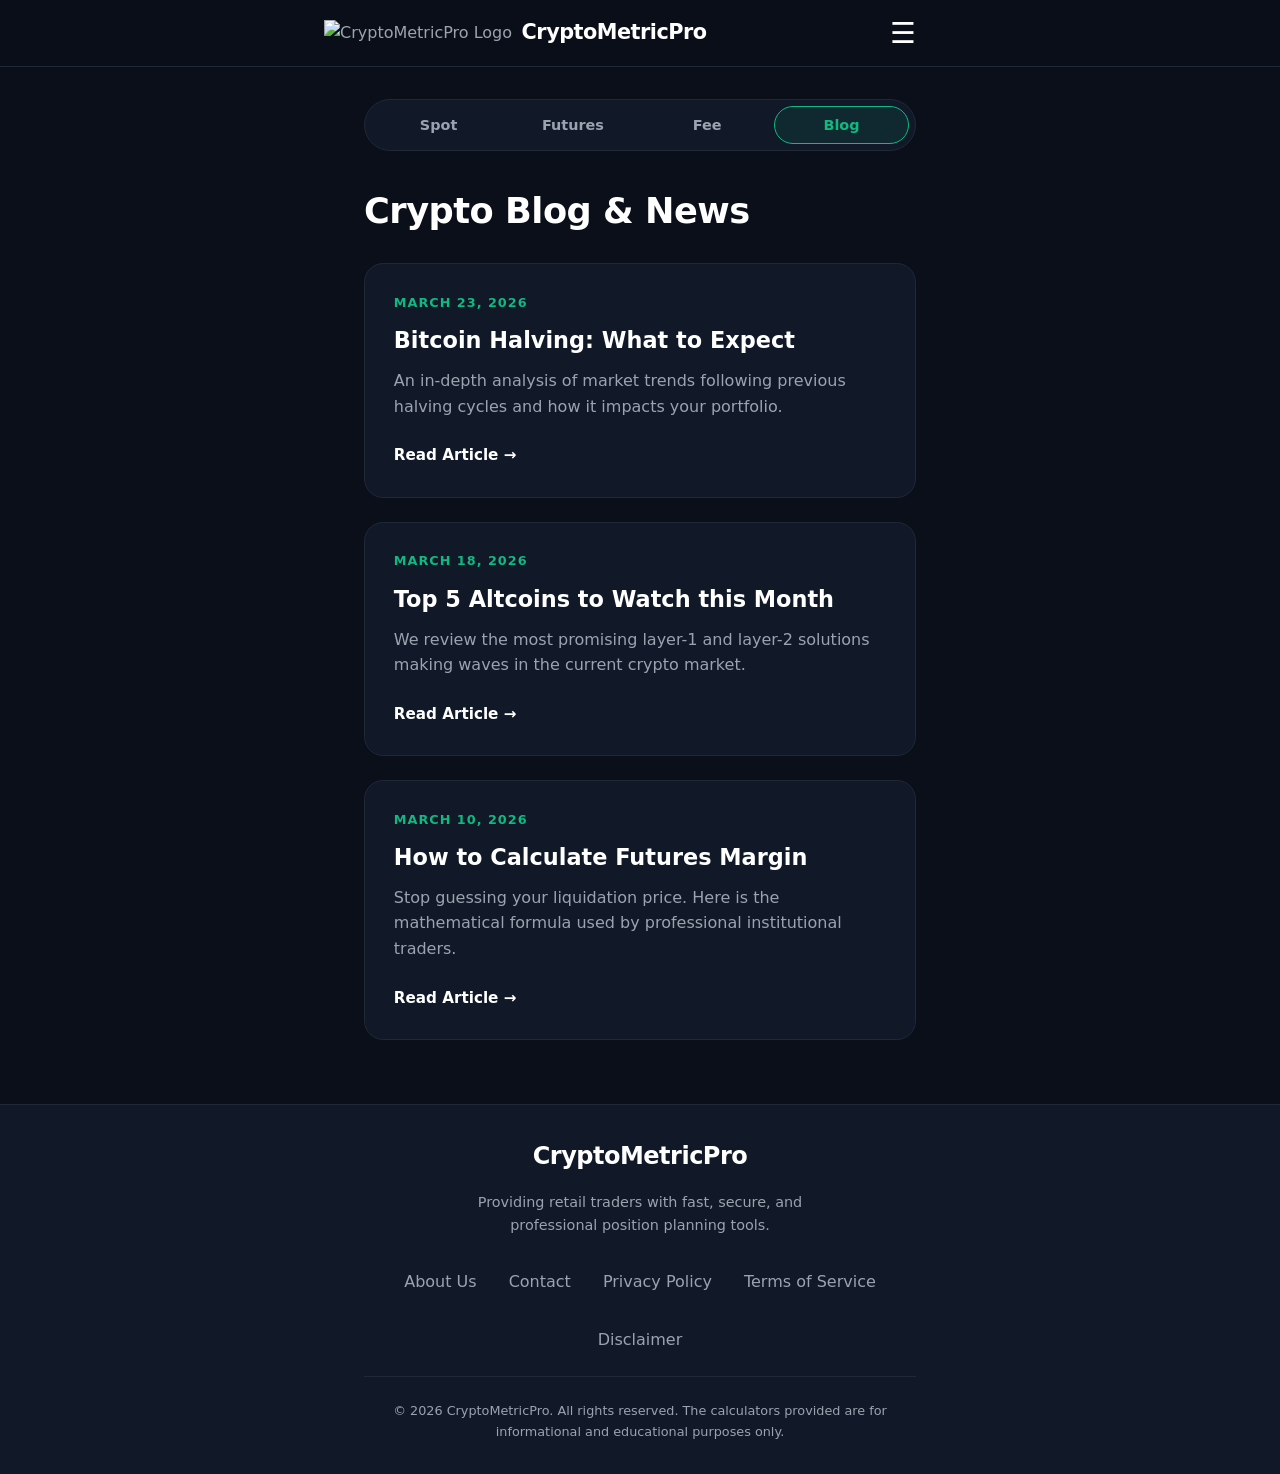
==== commit 5b05a4d2: "Update index.html" ====
--- a/blog/index.html
+++ b/blog/index.html
@@ -86,7 +86,9 @@
     <!-- FULL RESTORED FOOTER -->
     <footer class="site-footer">
         <div class="container text-center">
-            <h3 style="color: #fff; margin-bottom: 1rem; font-size: 1.4rem;">CryptoMetricPro</h3>
+            <!-- BRAND NAME WITH GREEN PRO -->
+            <h3 style="color: #fff; margin-bottom: 1rem; font-size: 1.5rem; font-weight: 800; letter-spacing: -0.5px;">CryptoMetric<span class="pro-text">Pro</span></h3>
+            
             <p style="color: var(--text-muted); font-size: 0.9rem; margin-bottom: 2rem; max-width: 400px; margin-left: auto; margin-right: auto;">Providing retail traders with fast, secure, and professional position planning tools.</p>
             
             <div class="footer-links" style="display: flex; justify-content: center; gap: 2rem; flex-wrap: wrap; margin-bottom: 1.5rem;">
@@ -98,7 +100,7 @@
             </div>
             
             <div style="border-top: 1px solid var(--card-border); padding-top: 1.5rem; margin-top: 1.5rem;">
-                <p style="color: var(--text-muted); font-size: 0.8rem;">&copy; 2026 CryptoMetricPro. All rights reserved. The calculators provided are for informational and educational purposes only.</p>
+                <p style="color: var(--text-muted); font-size: 0.8rem;">&copy; 2026 CryptoMetric<span class="pro-text">Pro</span>. All rights reserved. The calculators provided are for informational and educational purposes only.</p>
             </div>
         </div>
     </footer>
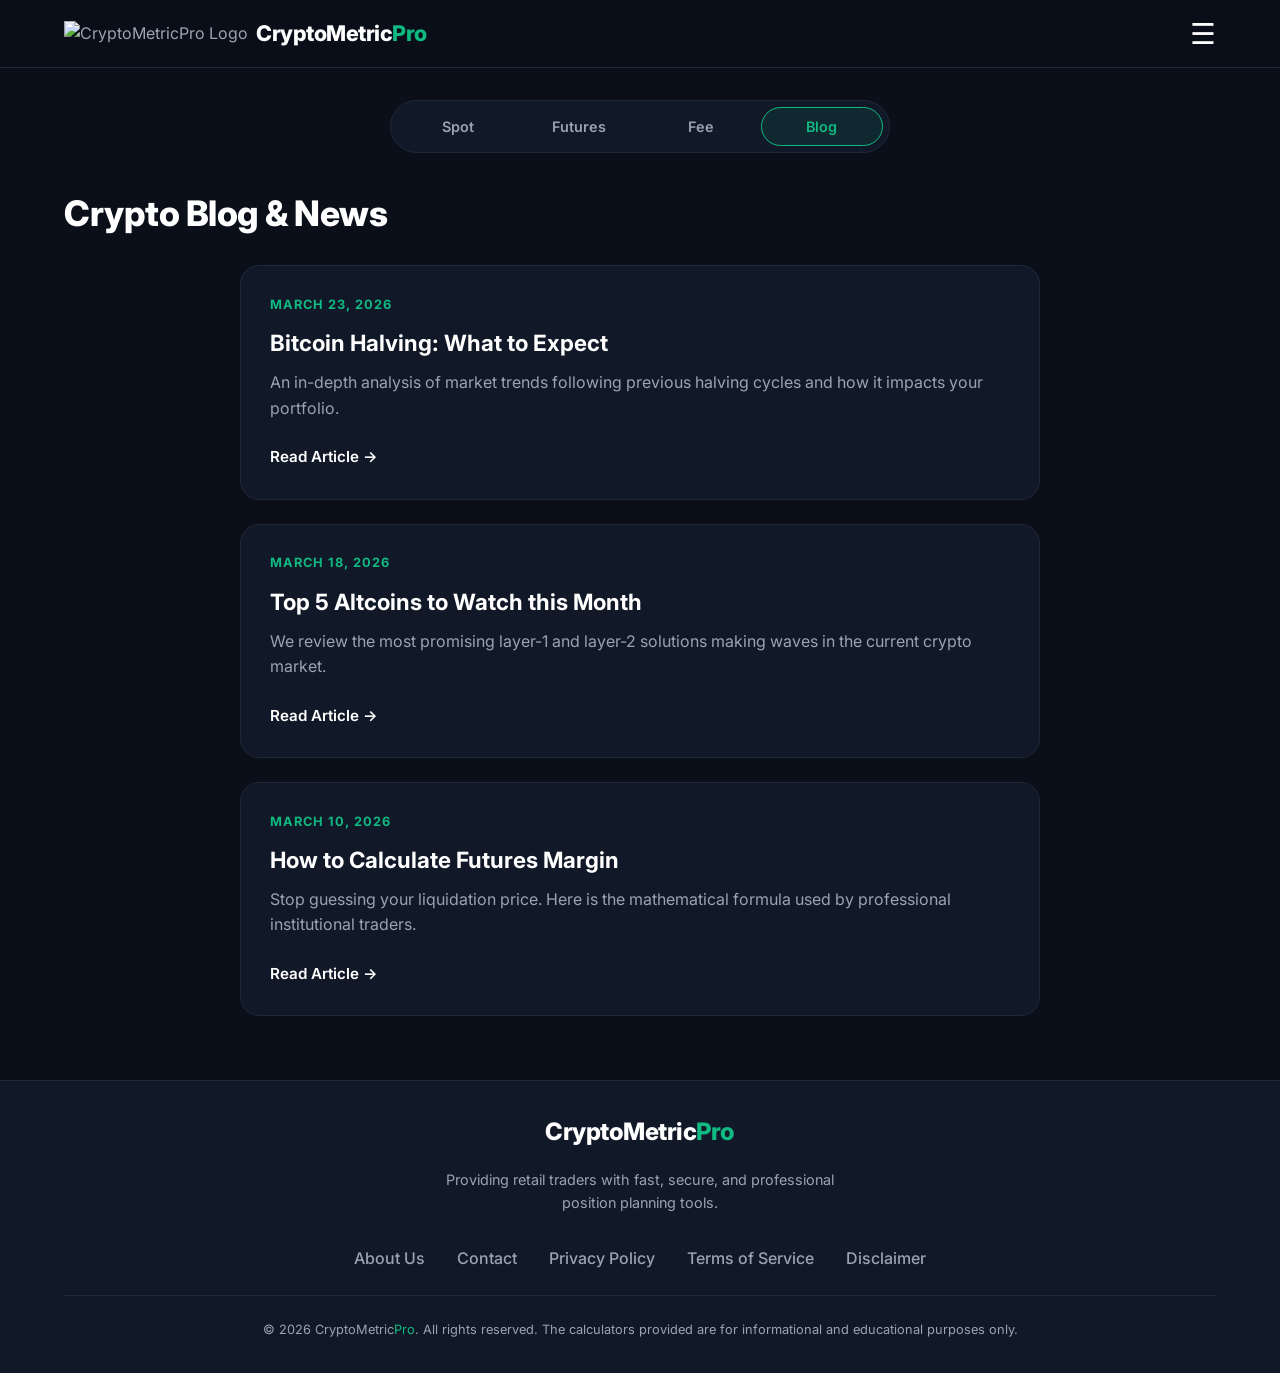
==== commit 29f30b07: "Update index.html" ====
--- a/blog/index.html
+++ b/blog/index.html
@@ -35,7 +35,7 @@
         <ul class="drawer-links">
             <li><a href="../index.html">Calculators Home</a></li>
             <li><a href="../blog/index.html">Blog & News</a></li>
-            <li><a href="index.html">Education Hub</a></li>
+            <li><a href="../learn/index.html">Education Hub</a></li>
             <li><a href="../contact.html">Contact Support</a></li>
         </ul>
     </div>
--- a/css/styles.css
+++ b/css/styles.css
@@ -1,3 +1,6 @@
+/* ======== IMPORT GOOGLE INTER FONT ======== */
+@import url('https://fonts.googleapis.com/css2?family=Inter:wght@400;500;600;700;800;900&display=swap');
+
 :root {
   --bg-color: #0B0F19; --card-bg: #111827; --card-border: #1F2937;
   --input-bg: #090C15;
@@ -108,19 +111,98 @@
 .input-wrapper input { flex: 1; background: transparent; border: none; color: #fff; font-size: 1rem; outline: none; width: 100%; }
 .currency-label { color: var(--text-muted); font-size: 0.85rem; font-weight: 600; }
 
-/* Calculator Results */
-.result-block-modern { background: rgba(11,15,25,0.6); border-top: 1px solid var(--card-border); text-align: center; padding: 2rem 1.5rem; margin-top: 1rem; }
-.result-label { color: var(--text-muted); font-size: 0.9rem; margin-bottom: 0.5rem; }
-.result-main { font-size: 2.5rem; font-weight: bold; color: var(--accent); line-height: 1; transition: color 0.3s; }
-.result-main.loss { color: var(--accent-loss); }
-.result-grid { display: grid; grid-template-columns: 1fr 1fr; gap: 1rem; margin-top: 1.5rem; background: var(--bg-color); padding: 1rem; border-radius: 0.5rem; border: 1px solid var(--card-border); }
-.result-sub { font-size: 0.85rem; color: var(--text-muted); display: flex; flex-direction: column; gap: 0.2rem; }
+/* ======== PREMIUM CALCULATOR LAYOUT ======== */
+.premium-card {
+    background: var(--bg-color); /* This perfectly matches the website background! */
+    border: 1px solid var(--card-border);
+    border-radius: 1.2rem;
+    padding: 1.5rem;
+}
+.card-header {
+    display: flex;
+    align-items: center;
+    gap: 0.5rem;
+    color: var(--text-muted);
+    font-size: 0.8rem;
+    font-weight: 700;
+    letter-spacing: 1px;
+    margin-bottom: 1.5rem;
+}
+.dash-icon {
+    width: 12px; height: 3px;
+    background: var(--primary);
+    border-radius: 2px;
+}
+
+/* Direction Toggle (Long/Short) */
+.direction-toggle {
+    display: flex;
+    background: var(--input-bg); /* Made slightly darker so it still pops! */
+    border-radius: 0.5rem;
+    border: 1px solid var(--card-border);
+    overflow: hidden;
+}
+.dir-btn {
+    flex: 1; padding: 0.8rem;
+    background: transparent; border: none;
+    color: var(--text-muted); font-weight: 700;
+    cursor: pointer; transition: 0.2s;
+}
+.dir-btn.long.active { background: rgba(16, 185, 129, 0.15); color: var(--accent); border-bottom: 2px solid var(--accent); }
+.dir-btn.short.active { background: rgba(239, 68, 68, 0.15); color: var(--accent-loss); border-bottom: 2px solid var(--accent-loss); }
+
+/* Input Wrappers */
+.input-wrapper { position: relative; }
+.input-wrapper input { padding-left: 2.5rem; padding-right: 3.5rem; }
+.prefix { position: absolute; left: 1rem; color: var(--text-muted); font-weight: 600; }
+.suffix { position: absolute; right: 1rem; color: var(--text-muted); font-weight: 600; font-size: 0.85rem; }
+
+/* Empty State */
+.empty-state { text-align: center; padding: 2rem 0; }
+.empty-icon { font-size: 2.5rem; opacity: 0.5; margin-bottom: 1rem; filter: grayscale(100%); }
+.empty-state p { color: var(--text-muted); font-size: 0.95rem; }
+.hidden { display: none !important; }
+
+/* Filled Results State */
+.pnl-section { text-align: center; padding-bottom: 1.5rem; border-bottom: 1px solid var(--card-border); margin-bottom: 1.5rem; }
+.pnl-label { font-size: 0.75rem; color: var(--text-muted); font-weight: 700; letter-spacing: 1px; margin-bottom: 0.5rem; }
+.pnl-value { font-size: 2.5rem; font-weight: 800; line-height: 1.1; margin-bottom: 0.8rem; }
+.pnl-value.profit { color: var(--accent); }
+.pnl-value.loss { color: var(--accent-loss); }
+
+.roi-pill {
+    display: inline-block;
+    padding: 0.4rem 1rem;
+    border-radius: 2rem;
+    font-size: 0.85rem; font-weight: 700;
+}
+.roi-pill.profit { background: rgba(16, 185, 129, 0.15); color: var(--accent); }
+.roi-pill.loss { background: rgba(239, 68, 68, 0.15); color: var(--accent-loss); }
+
+/* Results List */
+.results-list { list-style: none; display: flex; flex-direction: column; gap: 1.2rem; margin-bottom: 1.5rem; }
+.results-list li { display: flex; justify-content: space-between; align-items: center; }
+.res-label { display: flex; align-items: center; gap: 0.6rem; color: var(--text-muted); font-size: 0.95rem; }
+.res-label::before { content: ""; width: 6px; height: 6px; border-radius: 50%; background: #4B5563; display: block; }
+.res-val { color: #fff; font-weight: 600; font-size: 1.05rem; font-family: monospace, sans-serif; }
+
+/* Warning Box */
+.warning-box {
+    background: rgba(234, 179, 8, 0.05);
+    border: 1px solid rgba(234, 179, 8, 0.2);
+    border-radius: 0.5rem; padding: 1rem;
+    display: flex; gap: 0.8rem; align-items: flex-start;
+}
+.warn-icon { color: #EAB308; }
+.warning-box p { color: #EAB308; font-size: 0.85rem; line-height: 1.4; margin: 0; }
 
 /* Affiliate Cards */
-.affiliate-card { background: var(--card-bg); border: 1px solid var(--card-border); border-radius: 1rem; padding: 1.5rem; text-align: center; margin-bottom: 1rem; }
+.affiliate-card { background: var(--card-bg); border: 1px solid rgba(0, 208, 108, 0.4); border-radius: 1rem; padding: 1.5rem; text-align: center; margin-bottom: 1rem; transition: border-color 0.3s, transform 0.3s; }
+.affiliate-card:hover { border-color: #00D06C; transform: translateY(-3px); }
 .affiliate-card h3 { display: flex; align-items: center; justify-content: center; gap: 0.5rem; font-size: 1.2rem; color: #fff; }
-.bonus-text { color: var(--accent); font-weight: bold; margin: 0.8rem 0 1.2rem; font-size: 0.9rem; }
-.btn-outline-green { display: inline-block; border: 1px solid var(--accent); color: var(--accent); padding: 0.6rem 1.5rem; border-radius: 0.5rem; font-weight: 600; }
+.bonus-text { color: #00D06C; font-weight: bold; margin: 0.8rem 0 1.2rem; font-size: 0.95rem; }
+.btn-solid-green { display: inline-block; background: #00D06C; color: #0B0F19; padding: 0.7rem 1.8rem; border-radius: 0.5rem; font-weight: 800; transition: transform 0.2s, filter 0.2s; }
+.btn-solid-green:hover { filter: brightness(1.1); transform: translateY(-2px); }
 
 /* ======== NEW BLOG CSS ======== */
 .blog-grid { display: grid; grid-template-columns: 1fr; gap: 1.5rem; margin-top: 1rem; }
@@ -320,40 +402,289 @@
 .btn-reject:hover {
     background: rgba(255, 255, 255, 0.05);
 }
-.live-prices {
-  margin: 20px 0 10px;
-  padding: 0 15px;
-}
-
-.live-prices h2 {
-  font-size: 14px;
-  margin-bottom: 8px;
-  color: #94a3b8;
-}
-
-.price-row {
-  display: flex;
-  gap: 8px;
-  overflow-x: auto;
-}
-
-.price-card {
-  min-width: 90px;
-  background: rgba(30, 41, 59, 0.6);
-  padding: 8px;
-  border-radius: 8px;
-  text-align: center;
-  backdrop-filter: blur(6px);
-}
-
-.price {
-  font-size: 13px;
-}
-/* ======== BRAND NAME TEXT BESIDE LOGO ======== */
+
+/* ======== FINANCIAL TICKER LAYOUT (NO BOXES) ======== */
+.ticker-wrapper {
+    width: 100%;
+    overflow: hidden;
+    padding: 1rem 0;
+    margin-bottom: 2rem;
+    position: relative;
+    /* Keeps the premium faded edges */
+    -webkit-mask-image: linear-gradient(to right, transparent, black 10%, black 90%, transparent);
+    mask-image: linear-gradient(to right, transparent, black 10%, black 90%, transparent);
+}
+
+.ticker-track {
+    display: flex;
+    align-items: center;
+    width: max-content;
+    animation: scrollTicker 15s linear infinite; 
+}
+
+
+/* The new layout: No box, just text and a right-side divider */
+.ticker-item {
+    display: flex;
+    flex-direction: column;
+    padding: 0 2.5rem; /* Wide spacing between the coins */
+    border-right: 1px solid var(--card-border); /* The vertical line from your screenshot! */
+}
+
+/* Removes the vertical line from the very last item so it loops cleanly */
+.ticker-item:last-child {
+    border-right: none; 
+}
+
+.ticker-coin {
+    color: #3B82F6; /* The clean, professional blue from your screenshot */
+    font-size: 1.05rem;
+    font-weight: 700;
+    margin-bottom: 0.2rem;
+    letter-spacing: 0.5px;
+}
+
+.ticker-price {
+    color: #fff; /* White text so it pops against your dark theme */
+    font-size: 1.15rem;
+    font-weight: 600;
+}
+
+/* The infinite sliding animation */
+@keyframes scrollTicker {
+    0% { transform: translateX(0); }
+    100% { transform: translateX(-50%); } 
+}
+/* ======== FAR-LEFT LOGO & GREEN PRO TEXT ======== */
+.brand-logo {
+    display: flex;
+    align-items: center;
+    text-decoration: none;
+    position: static; /* Removes any old centering */
+    transform: none;  /* Removes any old centering */
+    margin-left: 0;
+    z-index: 100;
+}
+.custom-logo {
+    max-height: 40px; 
+    width: auto;
+    object-fit: contain;
+}
 .brand-name {
     color: #fff;
-    font-size: 1.3rem; /* Adjust this to match your logo size */
-    font-weight: 800; /* Makes it thick and bold like CoinGecko */
-    margin-left: 0.6rem; /* Creates the perfect gap between the image and the text */
-    letter-spacing: -0.5px; /* Gives it a modern, tight SaaS look */
-}
+    font-size: 1.35rem;
+    font-weight: 800;
+    margin-left: 0.5rem; /* Gap between image and text */
+    letter-spacing: -0.5px;
+}
+.pro-text {
+    color: var(--accent); /* This uses your exact bright profit-green! */
+}
+
+/* ======================================================= */
+/* ======== DESKTOP & TABLET RESPONSIVENESS UPGRADE ======== */
+/* ======================================================= */
+
+/* 1. Expand the entire website to full desktop width */
+.container { max-width: 1200px !important; }
+
+/* 2. Keep specific elements perfectly centered so they don't stretch too wide */
+.capsule-nav { max-width: 500px; margin-left: auto; margin-right: auto; }
+.calc-global-header { max-width: 950px; margin-left: auto; margin-right: auto; }
+.app-layout { max-width: 950px; margin: 0 auto; }
+.blog-list-minimal { max-width: 800px; margin-left: auto; margin-right: auto; }
+.calc-card-modern { max-width: 600px; margin-left: auto; margin-right: auto; } /* Keeps Contact form neat */
+
+/* 3. TABLET & SMALL DESKTOP SCREENS */
+@media (min-width: 768px) {
+    
+    /* Make the Calculators Side-by-Side (Inputs Left, Results Right) */
+    .tab-content.active {
+        display: grid !important;
+        grid-template-columns: 1fr 1fr;
+        gap: 2rem;
+        align-items: start;
+    }
+    
+    /* Removes the mobile spacing since they are side-by-side now */
+    .premium-card { margin-top: 0 !important; }
+
+    /* Turn the Affiliate Exchanges into a 2-Column Grid */
+    .affiliate-section {
+        display: grid;
+        grid-template-columns: repeat(2, 1fr);
+        gap: 1.5rem;
+    }
+    
+    /* Keeps the Titles spanning across the top of the grid */
+    .affiliate-section h2, 
+    .affiliate-section p {
+        grid-column: 1 / -1; 
+    }
+    
+    .affiliate-card { margin-bottom: 0; height: 100%; }
+}
+
+/* 4. LARGE DESKTOP MONITORS */
+@media (min-width: 1024px) {
+    /* Expand Exchanges to a massive 3-Column Grid */
+    .affiliate-section {
+        grid-template-columns: repeat(3, 1fr);
+    }
+}
+/* ======== PERCENTAGE CHANGE TICKER STYLES ======== */
+.ticker-price-row {
+    display: flex;
+    align-items: baseline;
+    gap: 0.6rem; /* Spacing between the price and the percentage */
+}
+
+.ticker-change {
+    font-size: 0.95rem;
+    font-weight: 700;
+    transition: color 0.3s ease;
+}
+
+/* Dynamic Colors */
+.ticker-change.profit { color: var(--accent); }
+.ticker-change.loss { color: var(--accent-loss); }
+
+/* ======== CONTACT FORM SUCCESS STATE ======== */
+.success-state-box {
+    padding: 3rem 1rem;
+    animation: fadeIn 0.8s ease-out forwards;
+}
+
+.success-icon-container {
+    display: flex;
+    justify-content: center;
+    align-items: center;
+    margin-bottom: 1.5rem;
+}
+
+/* The Glowing SVG */
+.checkmark-svg {
+    width: 80px;
+    height: 80px;
+    border-radius: 50%;
+    display: block;
+    stroke-width: 3;
+    stroke: #00FF88; /* The requested bright neon green */
+    stroke-miterlimit: 10;
+    /* This creates the beautiful soft outer glow/neon effect */
+    filter: drop-shadow(0 0 15px rgba(0, 255, 136, 0.5)); 
+}
+
+/* Animates the Circle drawing itself */
+.checkmark-circle {
+    stroke-dasharray: 166;
+    stroke-dashoffset: 166;
+    stroke-width: 3;
+    stroke-miterlimit: 10;
+    stroke: #00FF88;
+    fill: none;
+    animation: drawStroke 0.6s cubic-bezier(0.65, 0, 0.45, 1) forwards;
+}
+
+/* Animates the Checkmark drawing itself */
+.checkmark-check {
+    transform-origin: 50% 50%;
+    stroke-dasharray: 48;
+    stroke-dashoffset: 48;
+    animation: drawStroke 0.4s cubic-bezier(0.65, 0, 0.45, 1) 0.6s forwards; /* 0.6s delay waits for circle to finish */
+}
+
+/* The drawing animation keyframes */
+@keyframes drawStroke {
+    100% { stroke-dashoffset: 0; }
+}
+
+/* ======================================================= */
+/* ======== DESKTOP BLOG ARTICLE READING MODE ======== */
+/* ======================================================= */
+
+@media (min-width: 768px) {
+    /* 1. Expands the article container perfectly for desktop */
+    .article-container { 
+        max-width: 800px !important; 
+        margin-top: 4rem;
+        margin-bottom: 4rem;
+    }
+    
+    /* 2. Makes the Headline massive and cinematic */
+    .article-title { 
+        font-size: 3.2rem !important; 
+        margin-top: 2rem;
+        line-height: 1.1;
+    }
+    
+    /* 3. Makes the paragraph text larger and easier on the eyes */
+    .article-body { 
+        font-size: 1.2rem; 
+        line-height: 1.9;
+    }
+    
+    /* 4. Turns the article image into a widescreen panorama */
+    .article-hero-img { 
+        height: 450px !important; 
+        border-radius: 1.5rem;
+    }
+    
+    /* 5. Makes the Back button and Author row larger */
+    .article-container > a {
+        font-size: 1.1rem !important;
+    }
+    .article-author-row img {
+        width: 55px !important;
+        height: 55px !important;
+    }
+    .article-author-row strong {
+        font-size: 1.1rem !important;
+    }
+}
+
+/* ======== ARTICLE ACTION BAR (BACK & SHARE) ======== */
+.article-actions {
+    display: flex;
+    justify-content: space-between;
+    align-items: center;
+    margin: 1.5rem 0 2.5rem 0;
+}
+
+/* Capsule Back Button */
+.btn-capsule-nav {
+    background: rgba(11, 15, 25, 0.95); /* Exact match to your Navbar */
+    border: 1px solid var(--card-border);
+    color: #fff;
+    padding: 0.5rem 1.2rem;
+    border-radius: 2rem; /* Creates the Capsule shape */
+    font-weight: 600;
+    font-size: 0.9rem;
+    display: inline-flex;
+    align-items: center;
+    transition: all 0.2s ease;
+}
+.btn-capsule-nav:hover {
+    border-color: var(--accent);
+    color: var(--accent);
+}
+
+/* Apple-Style Circular Share Button */
+.btn-share-apple {
+    background: transparent;
+    border: 1px solid var(--card-border);
+    color: #fff;
+    width: 44px;
+    height: 44px;
+    border-radius: 50%; /* Perfect Circle */
+    display: flex;
+    justify-content: center;
+    align-items: center;
+    cursor: pointer;
+    transition: all 0.2s ease;
+}
+.btn-share-apple:hover {
+    border-color: var(--accent);
+    color: var(--accent);
+    transform: translateY(-2px);
+}
